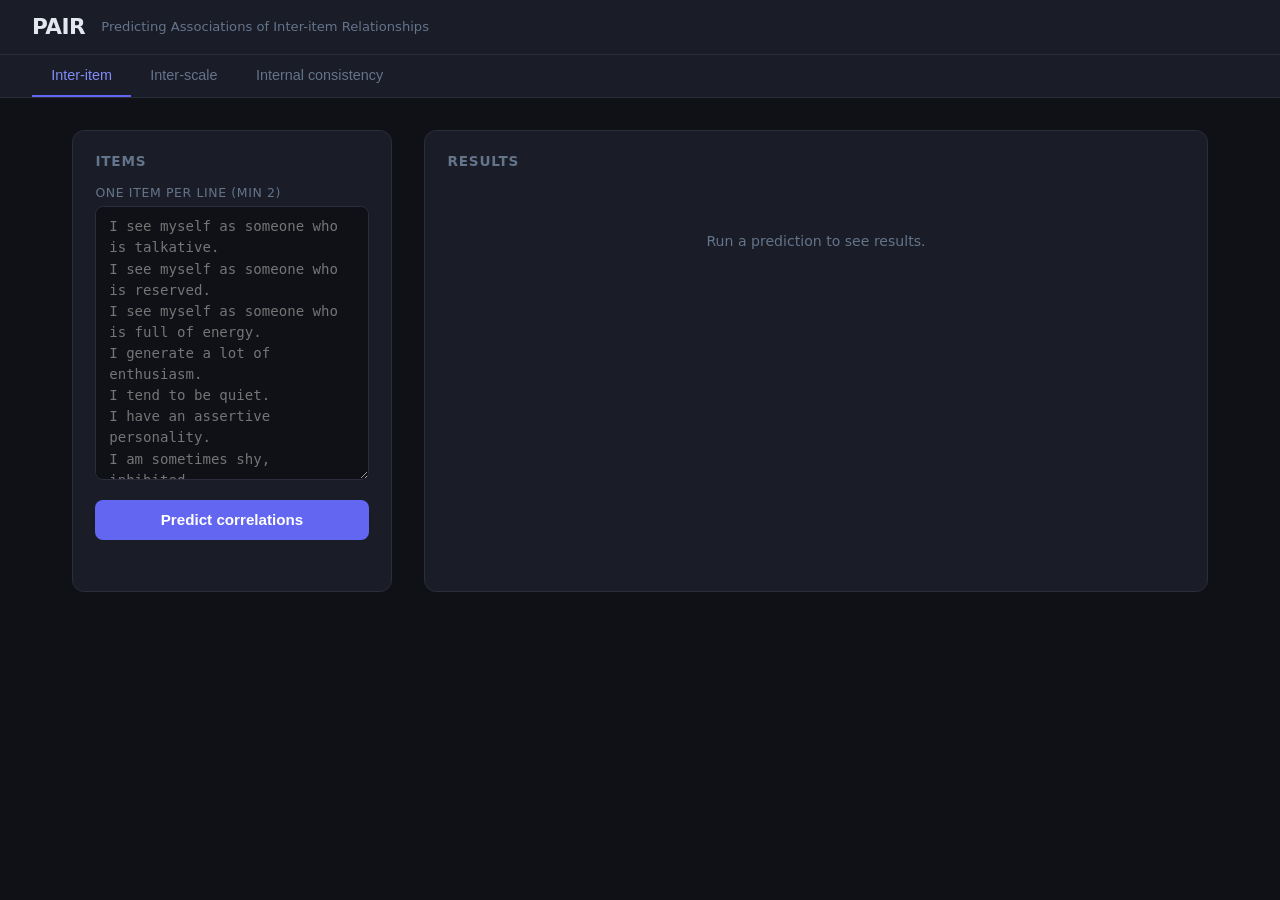
==== frontend/index.html @ bd851fbf "Initial commit: pod structure (backend / inference / frontend)" ====
<!DOCTYPE html>
<html lang="en">
<head>
<meta charset="UTF-8">
<meta name="viewport" content="width=device-width, initial-scale=1.0">
<title>PAIR</title>
<style>
:root {
  --bg:#0f1117; --surface:#1a1d27; --surface2:#22263a;
  --border:#2a2d3a; --accent:#6366f1; --accent2:#818cf8;
  --text:#e2e8f0; --muted:#64748b;
  --red:#ef4444; --green:#22c55e; --yellow:#f59e0b;
  --hero-good:#22c55e; --hero-ok:#f59e0b; --hero-bad:#ef4444;
}
*{box-sizing:border-box;margin:0;padding:0}
body{background:var(--bg);color:var(--text);font-family:'Segoe UI',system-ui,sans-serif;min-height:100vh}

/* ── Header ── */
header{background:var(--surface);border-bottom:1px solid var(--border);
  padding:.9rem 2rem;display:flex;align-items:center;gap:1rem}
header h1{font-size:1.35rem;font-weight:700;letter-spacing:-.5px}
header .sub{color:var(--muted);font-size:.82rem;flex:1}
.badge{font-size:.68rem;padding:2px 9px;border-radius:999px;font-weight:700;letter-spacing:.04em}
.badge-mock{background:#92400e;color:#fde68a}
.badge-live{background:#1e3a5f;color:#93c5fd}

/* ── Nav tabs ── */
nav{background:var(--surface);border-bottom:1px solid var(--border);
  display:flex;padding:0 2rem}
nav button{background:none;border:none;color:var(--muted);
  padding:.75rem 1.2rem;font-size:.9rem;cursor:pointer;
  border-bottom:2px solid transparent;transition:all .15s}
nav button.active{color:var(--accent2);border-bottom-color:var(--accent)}
nav button:hover:not(.active){color:var(--text)}

/* ── Layout ── */
.page{display:none;max-width:1200px;margin:0 auto;padding:2rem;
  grid-template-columns:320px 1fr;gap:2rem}
.page.active{display:grid}
@media(max-width:700px){.page{grid-template-columns:1fr}}

/* ── Cards ── */
.card{background:var(--surface);border:1px solid var(--border);border-radius:12px;padding:1.4rem}
.card h3{font-size:.85rem;font-weight:600;color:var(--muted);
  text-transform:uppercase;letter-spacing:.06em;margin-bottom:1rem}

/* ── Controls ── */
label{display:block;font-size:.78rem;color:var(--muted);
  margin-bottom:.35rem;text-transform:uppercase;letter-spacing:.05em}
textarea{width:100%;background:var(--bg);border:1px solid var(--border);
  border-radius:8px;color:var(--text);padding:.6rem .8rem;
  font-size:.88rem;font-family:monospace;line-height:1.5;
  resize:vertical;outline:none;transition:border .2s;margin-bottom:1rem}
textarea:focus{border-color:var(--accent)}
.scale-row{display:grid;grid-template-columns:1fr 1fr;gap:1rem}

.run-btn{width:100%;padding:.7rem;background:var(--accent);color:#fff;
  border:none;border-radius:8px;font-size:.95rem;font-weight:600;
  cursor:pointer;transition:background .2s}
.run-btn:hover:not(:disabled){background:var(--accent2)}
.run-btn:disabled{opacity:.45;cursor:not-allowed}
.status{margin-top:.8rem;font-size:.82rem;color:var(--muted);min-height:1.2em}
.status.err{color:var(--red)}.status.ok{color:var(--green)}

/* ── Hero stat ── */
.hero{text-align:center;padding:1.5rem 0 1rem}
.hero-val{font-size:3.6rem;font-weight:800;line-height:1}
.hero-label{font-size:.82rem;color:var(--muted);margin-top:.4rem;text-transform:uppercase;letter-spacing:.06em}
.hero-interp{font-size:1rem;font-weight:600;margin-top:.5rem}

/* ── Section separator ── */
.section-title{font-size:.8rem;font-weight:600;color:var(--muted);
  text-transform:uppercase;letter-spacing:.06em;margin:1.4rem 0 .6rem}

/* ── Heatmap ── */
.heatmap-wrap{overflow-x:auto;margin-top:.5rem}
table.hm{border-collapse:collapse;font-size:.72rem}
table.hm th,table.hm td{padding:3px 5px;text-align:center;white-space:nowrap}
table.hm th{color:var(--muted);font-weight:500;max-width:110px;overflow:hidden;text-overflow:ellipsis}
table.hm .rl{text-align:right;padding-right:7px;color:var(--muted);max-width:130px;overflow:hidden;text-overflow:ellipsis}
table.hm td.cell{width:36px;height:36px;border-radius:4px;font-weight:600}

/* ── Pairs table ── */
table.pairs{width:100%;border-collapse:collapse;font-size:.83rem}
table.pairs th{text-align:left;color:var(--muted);font-size:.73rem;
  text-transform:uppercase;letter-spacing:.05em;
  padding:.45rem .7rem;border-bottom:1px solid var(--border)}
table.pairs td{padding:.45rem .7rem;border-bottom:1px solid var(--border)}
.rbar-wrap{display:flex;align-items:center;gap:.5rem}
.rbar{height:5px;border-radius:3px;min-width:3px}

/* ── Placeholder ── */
.placeholder{color:var(--muted);font-size:.88rem;padding:3rem 0;text-align:center}

/* ── Spinner ── */
.spin{display:inline-block;width:15px;height:15px;
  border:2px solid var(--border);border-top-color:var(--accent);
  border-radius:50%;animation:sp .7s linear infinite;vertical-align:middle;margin-right:.4rem}
@keyframes sp{to{transform:rotate(360deg)}}
</style>
</head>
<body>

<header>
  <h1>PAIR</h1>
  <span class="sub">Predicting Associations of Inter-item Relationships</span>
  <span id="mode-badge" class="badge"></span>
</header>

<nav>
  <button class="active" onclick="showPage('inter-item',this)">Inter-item</button>
  <button onclick="showPage('inter-scale',this)">Inter-scale</button>
  <button onclick="showPage('consistency',this)">Internal consistency</button>
</nav>

<!-- ═══════════════════════════════ INTER-ITEM ════════════════════════════════ -->
<div id="page-inter-item" class="page active">
  <div>
    <div class="card">
      <h3>Items</h3>
      <label>One item per line (min 2)</label>
      <textarea id="ii-items" rows="12" placeholder="I see myself as someone who is talkative.
I see myself as someone who is reserved.
I see myself as someone who is full of energy.
I generate a lot of enthusiasm.
I tend to be quiet.
I have an assertive personality.
I am sometimes shy, inhibited.
I am outgoing, sociable."></textarea>
      <button class="run-btn" onclick="runInterItem()">Predict correlations</button>
      <div id="ii-status" class="status"></div>
    </div>
  </div>
  <div class="card">
    <h3>Results</h3>
    <div id="ii-results"><div class="placeholder">Run a prediction to see results.</div></div>
  </div>
</div>

<!-- ══════════════════════════════ INTER-SCALE ════════════════════════════════ -->
<div id="page-inter-scale" class="page">
  <div>
    <div class="card">
      <h3>Scales</h3>
      <div class="scale-row">
        <div>
          <label>Scale A</label>
          <textarea id="is-a" rows="8" placeholder="Item A1
Item A2
Item A3"></textarea>
        </div>
        <div>
          <label>Scale B</label>
          <textarea id="is-b" rows="8" placeholder="Item B1
Item B2
Item B3"></textarea>
        </div>
      </div>
      <button class="run-btn" onclick="runInterScale()">Compute inter-scale r</button>
      <div id="is-status" class="status"></div>
    </div>
  </div>
  <div class="card">
    <h3>Results</h3>
    <div id="is-results"><div class="placeholder">Enter two scales and run.</div></div>
  </div>
</div>

<!-- ════════════════════════════ INTERNAL CONSISTENCY ═══════════════════════════ -->
<div id="page-consistency" class="page">
  <div>
    <div class="card">
      <h3>Scale items</h3>
      <label>One item per line (min 2)</label>
      <textarea id="ca-items" rows="12" placeholder="I see myself as someone who is talkative.
I generate a lot of enthusiasm.
I have an assertive personality.
I am outgoing, sociable."></textarea>
      <button class="run-btn" onclick="runConsistency()">Compute Cronbach's α</button>
      <div id="ca-status" class="status"></div>
    </div>
  </div>
  <div class="card">
    <h3>Results</h3>
    <div id="ca-results"><div class="placeholder">Run to compute internal consistency.</div></div>
  </div>
</div>

<script>
/* ── Utilities ─────────────────────────────────────────────────────────────── */
const $ = id => document.getElementById(id);
const lines = id => $(id).value.split('\n').map(s=>s.trim()).filter(Boolean);

function showPage(name, btn) {
  document.querySelectorAll('.page').forEach(p=>p.classList.remove('active'));
  document.querySelectorAll('nav button').forEach(b=>b.classList.remove('active'));
  $('page-'+name).classList.add('active');
  btn.classList.add('active');
}

function setStatus(id, msg, cls='') {
  const el=$(id); el.className='status '+cls; el.innerHTML=msg;
}

function rColor(r) {
  const v=Math.max(-1,Math.min(1,r));
  if(v>=0){
    const t=v;
    return `rgb(${Math.round(239*(1-t))},${Math.round(68*(1-t))},${Math.round(68+187*t)})`;
  } else {
    const t=-v;
    return `rgb(${Math.round(99*(1-t))},${Math.round(102*(1-t))},${Math.round(241-41*t)})`;
  }
}
function textColor(r){return Math.abs(r)>0.4?'#fff':'var(--text)'}
function trunc(s,n=20){return s.length>n?s.slice(0,n)+'…':s}

/* ── Heatmap renderer ──────────────────────────────────────────────────────── */
function heatmap(items, matrix, title='') {
  let h=title?`<div class="section-title">${title}</div>`:'';
  h+='<div class="heatmap-wrap"><table class="hm"><thead><tr><th></th>';
  items.forEach(it=>{h+=`<th title="${it}">${trunc(it,11)}</th>`});
  h+='</tr></thead><tbody>';
  matrix.forEach((row,i)=>{
    h+=`<tr><td class="rl" title="${items[i]}">${trunc(items[i],17)}</td>`;
    row.forEach((v,j)=>{
      const bg=rColor(v),fg=textColor(v);
      h+=`<td class="cell" style="background:${bg};color:${fg}" title="${items[i]} × ${items[j]}: ${v.toFixed(3)}">${v.toFixed(2)}</td>`;
    });
    h+='</tr>';
  });
  return h+'</tbody></table></div>';
}

function crossHeatmap(items_a, items_b, matrix, title='') {
  let h=title?`<div class="section-title">${title}</div>`:'';
  h+='<div class="heatmap-wrap"><table class="hm"><thead><tr><th>A \\ B</th>';
  items_b.forEach(it=>{h+=`<th title="${it}">${trunc(it,11)}</th>`});
  h+='</tr></thead><tbody>';
  matrix.forEach((row,i)=>{
    h+=`<tr><td class="rl" title="${items_a[i]}">${trunc(items_a[i],17)}</td>`;
    row.forEach((v,j)=>{
      const bg=rColor(v),fg=textColor(v);
      h+=`<td class="cell" style="background:${bg};color:${fg}" title="${items_a[i]} × ${items_b[j]}: ${v.toFixed(3)}">${v.toFixed(2)}</td>`;
    });
    h+='</tr>';
  });
  return h+'</tbody></table></div>';
}

/* ── Pairs table ───────────────────────────────────────────────────────────── */
function pairsTable(pairs, title='') {
  const sorted=[...pairs].sort((a,b)=>Math.abs(b.r??b.predicted_r)-Math.abs(a.r??a.predicted_r));
  let h=title?`<div class="section-title">${title}</div>`:'';
  h+='<table class="pairs"><thead><tr><th>Item 1</th><th>Item 2</th><th>r</th></tr></thead><tbody>';
  sorted.forEach(p=>{
    const r=p.r??p.predicted_r;
    const w=Math.round(Math.abs(r)*80);
    const col=r>=0?'#ef4444':'#6366f1';
    h+=`<tr>
      <td title="${p.item1}">${trunc(p.item1,40)}</td>
      <td title="${p.item2}">${trunc(p.item2,40)}</td>
      <td><div class="rbar-wrap">
        <div class="rbar" style="width:${w}px;background:${col}"></div>
        <span style="font-weight:600;color:${col}">${r.toFixed(3)}</span>
      </div></td>
    </tr>`;
  });
  return h+'</tbody></table>';
}

/* ── Hero stat ─────────────────────────────────────────────────────────────── */
function heroStat(val, label, interp='', interpColor='var(--text)') {
  return `<div class="hero">
    <div class="hero-val">${val}</div>
    <div class="hero-label">${label}</div>
    ${interp?`<div class="hero-interp" style="color:${interpColor}">${interp}</div>`:''}
  </div>`;
}

function alphaColor(a) {
  if(a>=0.80) return 'var(--green)';
  if(a>=0.60) return 'var(--yellow)';
  return 'var(--red)';
}

/* ── API helpers ───────────────────────────────────────────────────────────── */
async function post(endpoint, body) {
  const res = await fetch(endpoint, {
    method:'POST', headers:{'Content-Type':'application/json'},
    body: JSON.stringify(body),
  });
  const data = await res.json();
  if(!res.ok) throw new Error(data.detail || res.statusText);
  return data;
}

/* ── Inter-item ────────────────────────────────────────────────────────────── */
async function runInterItem() {
  const btn=document.querySelector('#page-inter-item .run-btn');
  const items=lines('ii-items');
  if(items.length<2){setStatus('ii-status','Need at least 2 items.','err');return}
  btn.disabled=true;
  setStatus('ii-status','<span class="spin"></span> Running…');
  try {
    const d = await post('/api/inter-item', {items});
    $('ii-results').innerHTML = heatmap(d.items, d.matrix) + pairsTable(d.pairs, 'All pairs');
    setStatus('ii-status',`✓ ${d.pairs.length} pairs`,'ok');
  } catch(e) { setStatus('ii-status','Error: '+e.message,'err'); }
  finally { btn.disabled=false; }
}

/* ── Inter-scale ───────────────────────────────────────────────────────────── */
async function runInterScale() {
  const btn=document.querySelector('#page-inter-scale .run-btn');
  const items_a=lines('is-a'), items_b=lines('is-b');
  if(!items_a.length||!items_b.length){setStatus('is-status','Each scale needs at least 1 item.','err');return}
  btn.disabled=true;
  setStatus('is-status','<span class="spin"></span> Running…');
  try {
    const d = await post('/api/inter-scale', {items_a, items_b});
    const rColor_ = d.r_ab>=0?'var(--red)':'var(--accent2)';
    let html = heroStat(d.r_ab.toFixed(3), 'Inter-scale r(A,B)', '', rColor_);
    html += crossHeatmap(d.items_a, d.items_b, d.cross_matrix, 'A × B cross-correlations');
    html += heatmap(d.items_a, d.matrix_a, 'Within scale A');
    html += heatmap(d.items_b, d.matrix_b, 'Within scale B');
    html += pairsTable(d.cross_pairs, 'Cross pairs');
    $('is-results').innerHTML = html;
    setStatus('is-status',`✓ r = ${d.r_ab.toFixed(3)}`,'ok');
  } catch(e) { setStatus('is-status','Error: '+e.message,'err'); }
  finally { btn.disabled=false; }
}

/* ── Consistency ───────────────────────────────────────────────────────────── */
async function runConsistency() {
  const btn=document.querySelector('#page-consistency .run-btn');
  const items=lines('ca-items');
  if(items.length<2){setStatus('ca-status','Need at least 2 items.','err');return}
  btn.disabled=true;
  setStatus('ca-status','<span class="spin"></span> Running…');
  try {
    const d = await post('/api/consistency', {items});
    const col=alphaColor(d.alpha);
    let html = heroStat(d.alpha.toFixed(3), "Cronbach's α", d.interpretation, col);
    html += heatmap(d.items, d.matrix);
    html += pairsTable(d.pairs, 'All pairs');
    $('ca-results').innerHTML = html;
    setStatus('ca-status',`✓ α = ${d.alpha.toFixed(3)} — ${d.interpretation}`,'ok');
  } catch(e) { setStatus('ca-status','Error: '+e.message,'err'); }
  finally { btn.disabled=false; }
}

/* ── Init ──────────────────────────────────────────────────────────────────── */
(async () => {
  try {
    const s = await fetch('/api/status').then(r=>r.json());
    const badge = $('mode-badge');
    if(s.mock) { badge.textContent='MOCK'; badge.className='badge badge-mock'; }
    else        { badge.textContent='LIVE'; badge.className='badge badge-live'; }
  } catch(_){}
})();
</script>
</body>
</html>
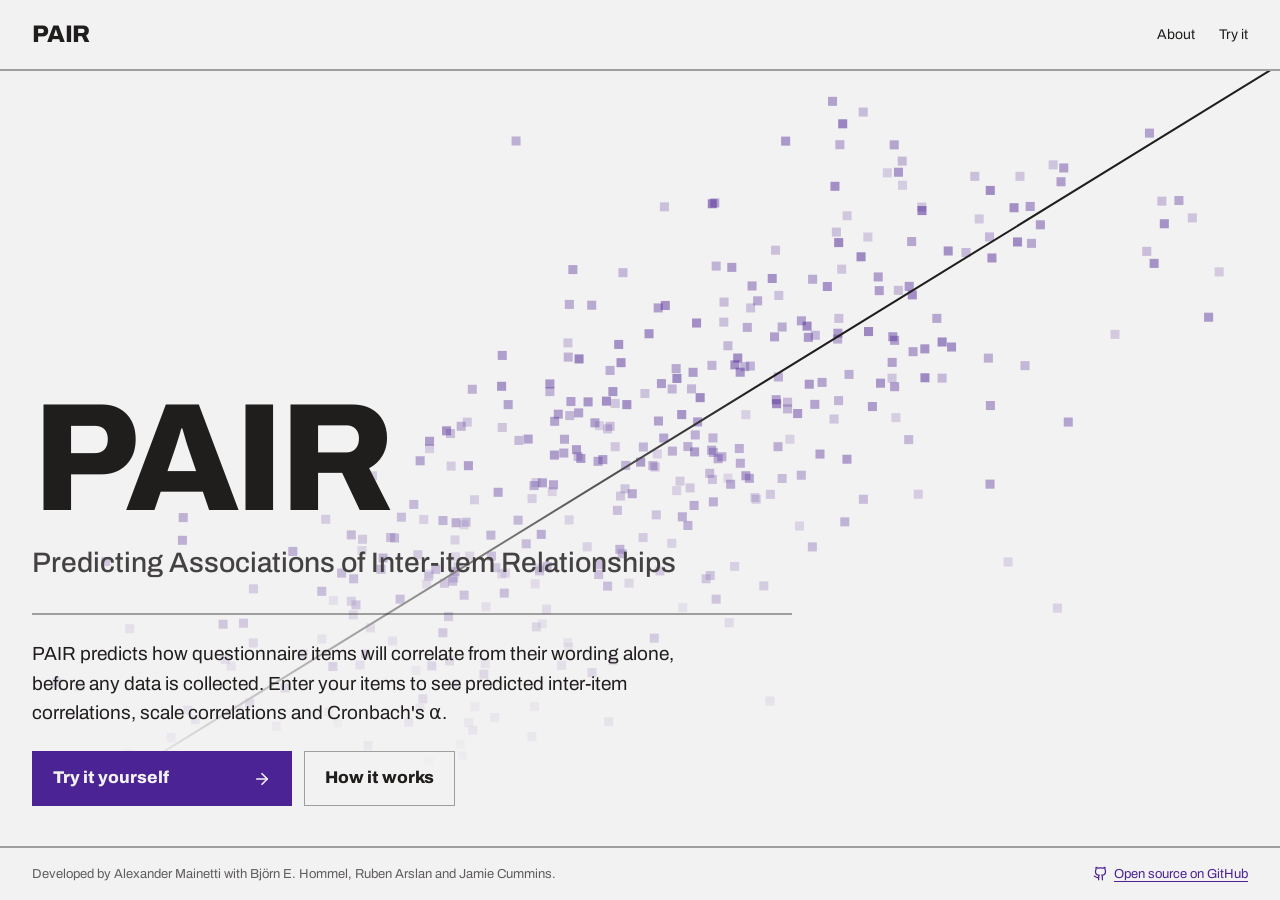
==== commit aa0fcad2: "redesigned UI" ====
--- a/frontend/index.html
+++ b/frontend/index.html
@@ -1,363 +1,78 @@
 <!DOCTYPE html>
 <html lang="en">
 <head>
-<meta charset="UTF-8">
-<meta name="viewport" content="width=device-width, initial-scale=1.0">
+<meta charset="utf-8">
+<meta name="viewport" content="width=device-width, initial-scale=1">
 <title>PAIR</title>
-<style>
-:root {
-  --bg:#0f1117; --surface:#1a1d27; --surface2:#22263a;
-  --border:#2a2d3a; --accent:#6366f1; --accent2:#818cf8;
-  --text:#e2e8f0; --muted:#64748b;
-  --red:#ef4444; --green:#22c55e; --yellow:#f59e0b;
-  --hero-good:#22c55e; --hero-ok:#f59e0b; --hero-bad:#ef4444;
-}
-*{box-sizing:border-box;margin:0;padding:0}
-body{background:var(--bg);color:var(--text);font-family:'Segoe UI',system-ui,sans-serif;min-height:100vh}
-
-/* ── Header ── */
-header{background:var(--surface);border-bottom:1px solid var(--border);
-  padding:.9rem 2rem;display:flex;align-items:center;gap:1rem}
-header h1{font-size:1.35rem;font-weight:700;letter-spacing:-.5px}
-header .sub{color:var(--muted);font-size:.82rem;flex:1}
-.badge{font-size:.68rem;padding:2px 9px;border-radius:999px;font-weight:700;letter-spacing:.04em}
-.badge-mock{background:#92400e;color:#fde68a}
-.badge-live{background:#1e3a5f;color:#93c5fd}
-
-/* ── Nav tabs ── */
-nav{background:var(--surface);border-bottom:1px solid var(--border);
-  display:flex;padding:0 2rem}
-nav button{background:none;border:none;color:var(--muted);
-  padding:.75rem 1.2rem;font-size:.9rem;cursor:pointer;
-  border-bottom:2px solid transparent;transition:all .15s}
-nav button.active{color:var(--accent2);border-bottom-color:var(--accent)}
-nav button:hover:not(.active){color:var(--text)}
-
-/* ── Layout ── */
-.page{display:none;max-width:1200px;margin:0 auto;padding:2rem;
-  grid-template-columns:320px 1fr;gap:2rem}
-.page.active{display:grid}
-@media(max-width:700px){.page{grid-template-columns:1fr}}
-
-/* ── Cards ── */
-.card{background:var(--surface);border:1px solid var(--border);border-radius:12px;padding:1.4rem}
-.card h3{font-size:.85rem;font-weight:600;color:var(--muted);
-  text-transform:uppercase;letter-spacing:.06em;margin-bottom:1rem}
-
-/* ── Controls ── */
-label{display:block;font-size:.78rem;color:var(--muted);
-  margin-bottom:.35rem;text-transform:uppercase;letter-spacing:.05em}
-textarea{width:100%;background:var(--bg);border:1px solid var(--border);
-  border-radius:8px;color:var(--text);padding:.6rem .8rem;
-  font-size:.88rem;font-family:monospace;line-height:1.5;
-  resize:vertical;outline:none;transition:border .2s;margin-bottom:1rem}
-textarea:focus{border-color:var(--accent)}
-.scale-row{display:grid;grid-template-columns:1fr 1fr;gap:1rem}
-
-.run-btn{width:100%;padding:.7rem;background:var(--accent);color:#fff;
-  border:none;border-radius:8px;font-size:.95rem;font-weight:600;
-  cursor:pointer;transition:background .2s}
-.run-btn:hover:not(:disabled){background:var(--accent2)}
-.run-btn:disabled{opacity:.45;cursor:not-allowed}
-.status{margin-top:.8rem;font-size:.82rem;color:var(--muted);min-height:1.2em}
-.status.err{color:var(--red)}.status.ok{color:var(--green)}
-
-/* ── Hero stat ── */
-.hero{text-align:center;padding:1.5rem 0 1rem}
-.hero-val{font-size:3.6rem;font-weight:800;line-height:1}
-.hero-label{font-size:.82rem;color:var(--muted);margin-top:.4rem;text-transform:uppercase;letter-spacing:.06em}
-.hero-interp{font-size:1rem;font-weight:600;margin-top:.5rem}
-
-/* ── Section separator ── */
-.section-title{font-size:.8rem;font-weight:600;color:var(--muted);
-  text-transform:uppercase;letter-spacing:.06em;margin:1.4rem 0 .6rem}
-
-/* ── Heatmap ── */
-.heatmap-wrap{overflow-x:auto;margin-top:.5rem}
-table.hm{border-collapse:collapse;font-size:.72rem}
-table.hm th,table.hm td{padding:3px 5px;text-align:center;white-space:nowrap}
-table.hm th{color:var(--muted);font-weight:500;max-width:110px;overflow:hidden;text-overflow:ellipsis}
-table.hm .rl{text-align:right;padding-right:7px;color:var(--muted);max-width:130px;overflow:hidden;text-overflow:ellipsis}
-table.hm td.cell{width:36px;height:36px;border-radius:4px;font-weight:600}
-
-/* ── Pairs table ── */
-table.pairs{width:100%;border-collapse:collapse;font-size:.83rem}
-table.pairs th{text-align:left;color:var(--muted);font-size:.73rem;
-  text-transform:uppercase;letter-spacing:.05em;
-  padding:.45rem .7rem;border-bottom:1px solid var(--border)}
-table.pairs td{padding:.45rem .7rem;border-bottom:1px solid var(--border)}
-.rbar-wrap{display:flex;align-items:center;gap:.5rem}
-.rbar{height:5px;border-radius:3px;min-width:3px}
-
-/* ── Placeholder ── */
-.placeholder{color:var(--muted);font-size:.88rem;padding:3rem 0;text-align:center}
-
-/* ── Spinner ── */
-.spin{display:inline-block;width:15px;height:15px;
-  border:2px solid var(--border);border-top-color:var(--accent);
-  border-radius:50%;animation:sp .7s linear infinite;vertical-align:middle;margin-right:.4rem}
-@keyframes sp{to{transform:rotate(360deg)}}
-</style>
+<meta name="description" content="PAIR predicts how questionnaire items will correlate from their wording alone.">
+<link rel="icon" href="data:image/svg+xml,%3Csvg xmlns='http://www.w3.org/2000/svg' viewBox='0 0 16 16'%3E%3Crect width='16' height='16' fill='%234b2394'/%3E%3C/svg%3E">
+<link rel="stylesheet" href="css/modernist.css">
+<link rel="stylesheet" href="css/pair.css">
 </head>
 <body>
+<div class="page">
+  <header class="nav site-nav">
+    <a href="./" class="nav-brand">PAIR</a>
+    <span class="spacer"></span>
+    <a href="about.html">About</a>
+    <a href="inter-item.html">Try it</a>
+  </header>
 
-<header>
-  <h1>PAIR</h1>
-  <span class="sub">Predicting Associations of Inter-item Relationships</span>
-  <span id="mode-badge" class="badge"></span>
-</header>
-
-<nav>
-  <button class="active" onclick="showPage('inter-item',this)">Inter-item</button>
-  <button onclick="showPage('inter-scale',this)">Inter-scale</button>
-  <button onclick="showPage('consistency',this)">Internal consistency</button>
-</nav>
-
-<!-- ═══════════════════════════════ INTER-ITEM ════════════════════════════════ -->
-<div id="page-inter-item" class="page active">
-  <div>
-    <div class="card">
-      <h3>Items</h3>
-      <label>One item per line (min 2)</label>
-      <textarea id="ii-items" rows="12" placeholder="I see myself as someone who is talkative.
-I see myself as someone who is reserved.
-I see myself as someone who is full of energy.
-I generate a lot of enthusiasm.
-I tend to be quiet.
-I have an assertive personality.
-I am sometimes shy, inhibited.
-I am outgoing, sociable."></textarea>
-      <button class="run-btn" onclick="runInterItem()">Predict correlations</button>
-      <div id="ii-status" class="status"></div>
+  <main class="home-main">
+    <div class="home-scatter" aria-hidden="true">
+      <svg id="scatter" viewBox="0 0 1000 600" preserveAspectRatio="xMidYMid slice"></svg>
     </div>
-  </div>
-  <div class="card">
-    <h3>Results</h3>
-    <div id="ii-results"><div class="placeholder">Run a prediction to see results.</div></div>
-  </div>
-</div>
-
-<!-- ══════════════════════════════ INTER-SCALE ════════════════════════════════ -->
-<div id="page-inter-scale" class="page">
-  <div>
-    <div class="card">
-      <h3>Scales</h3>
-      <div class="scale-row">
-        <div>
-          <label>Scale A</label>
-          <textarea id="is-a" rows="8" placeholder="Item A1
-Item A2
-Item A3"></textarea>
-        </div>
-        <div>
-          <label>Scale B</label>
-          <textarea id="is-b" rows="8" placeholder="Item B1
-Item B2
-Item B3"></textarea>
+    <div class="home-content">
+      <div class="home-title">
+        <h1>PAIR</h1>
+        <span class="home-subtitle">Predicting Associations of Inter-item Relationships</span>
+      </div>
+      <div class="home-intro">
+        <p>PAIR predicts how questionnaire items will correlate from their wording alone, before any data is collected. Enter your items to see predicted inter-item correlations, scale correlations and Cronbach's α.</p>
+        <div class="cta-row">
+          <a href="inter-item.html" class="btn btn-primary btn-cta"><span>Try it yourself</span><svg width="18" height="18" viewBox="0 0 24 24" fill="none" stroke="currentColor" stroke-width="2.2" stroke-linecap="round" stroke-linejoin="round" aria-hidden="true"><path d="M5 12h14"/><path d="m12 5 7 7-7 7"/></svg></a>
+          <a href="about.html" class="btn btn-secondary btn-cta">How it works</a>
         </div>
       </div>
-      <button class="run-btn" onclick="runInterScale()">Compute inter-scale r</button>
-      <div id="is-status" class="status"></div>
     </div>
-  </div>
-  <div class="card">
-    <h3>Results</h3>
-    <div id="is-results"><div class="placeholder">Enter two scales and run.</div></div>
-  </div>
-</div>
+  </main>
 
-<!-- ════════════════════════════ INTERNAL CONSISTENCY ═══════════════════════════ -->
-<div id="page-consistency" class="page">
-  <div>
-    <div class="card">
-      <h3>Scale items</h3>
-      <label>One item per line (min 2)</label>
-      <textarea id="ca-items" rows="12" placeholder="I see myself as someone who is talkative.
-I generate a lot of enthusiasm.
-I have an assertive personality.
-I am outgoing, sociable."></textarea>
-      <button class="run-btn" onclick="runConsistency()">Compute Cronbach's α</button>
-      <div id="ca-status" class="status"></div>
-    </div>
-  </div>
-  <div class="card">
-    <h3>Results</h3>
-    <div id="ca-results"><div class="placeholder">Run to compute internal consistency.</div></div>
-  </div>
+  <footer class="site-footer">
+    <span>Developed by Alexander Mainetti with Björn E. Hommel, Ruben Arslan and Jamie Cummins.</span>
+    <a href="https://github.com/lxmainetti/PAIR" class="icon-link"><svg width="15" height="15" viewBox="0 0 24 24" fill="none" stroke="currentColor" stroke-width="2" stroke-linecap="round" stroke-linejoin="round" aria-hidden="true"><path d="M15 22v-4a4.8 4.8 0 0 0-1-3.5c3 0 6-2 6-5.5.08-1.25-.27-2.48-1-3.5.28-1.15.28-2.35 0-3.5 0 0-1 0-3 1.5-2.64-.5-5.36-.5-8 0C6 2 5 2 5 2c-.3 1.15-.3 2.35 0 3.5A5.403 5.403 0 0 0 4 9c0 3.5 3 5.5 6 5.5-.39.49-.68 1.05-.85 1.65-.17.6-.22 1.23-.15 1.85v4"/><path d="M9 18c-4.51 2-5-2-7-2"/></svg>Open source on GitHub</a>
+  </footer>
 </div>
 
 <script>
-/* ── Utilities ─────────────────────────────────────────────────────────────── */
-const $ = id => document.getElementById(id);
-const lines = id => $(id).value.split('\n').map(s=>s.trim()).filter(Boolean);
-
-function showPage(name, btn) {
-  document.querySelectorAll('.page').forEach(p=>p.classList.remove('active'));
-  document.querySelectorAll('nav button').forEach(b=>b.classList.remove('active'));
-  $('page-'+name).classList.add('active');
-  btn.classList.add('active');
-}
-
-function setStatus(id, msg, cls='') {
-  const el=$(id); el.className='status '+cls; el.innerHTML=msg;
-}
-
-function rColor(r) {
-  const v=Math.max(-1,Math.min(1,r));
-  if(v>=0){
-    const t=v;
-    return `rgb(${Math.round(239*(1-t))},${Math.round(68*(1-t))},${Math.round(68+187*t)})`;
-  } else {
-    const t=-v;
-    return `rgb(${Math.round(99*(1-t))},${Math.round(102*(1-t))},${Math.round(241-41*t)})`;
+/* Background: ~400 points from a bivariate normal with r = .78 (deterministic seed) plus its regression line. */
+(() => {
+  const svg = document.getElementById('scatter');
+  const NS = 'http://www.w3.org/2000/svg';
+  const R = 0.78;
+  let seed = 7;
+  const rnd = () => { seed = (seed * 16807) % 2147483647; return seed / 2147483647; };
+  const gauss = () => Math.sqrt(-2 * Math.log(rnd() || 1e-9)) * Math.cos(2 * Math.PI * rnd());
+  const frag = document.createDocumentFragment();
+  for (let k = 0; k < 420; k++) {
+    const a = gauss(), b = R * a + Math.sqrt(1 - R * R) * gauss();
+    const x = 500 + a * 190, y = 300 - b * 150;
+    if (x < 0 || x > 1000 || y < 0 || y > 600) continue;
+    const rect = document.createElementNS(NS, 'rect');
+    rect.setAttribute('x', x.toFixed(1));
+    rect.setAttribute('y', y.toFixed(1));
+    rect.setAttribute('width', 7);
+    rect.setAttribute('height', 7);
+    rect.setAttribute('fill', 'var(--color-accent)');
+    rect.setAttribute('fill-opacity', (0.18 + rnd() * 0.35).toFixed(2));
+    frag.append(rect);
   }
-}
-function textColor(r){return Math.abs(r)>0.4?'#fff':'var(--text)'}
-function trunc(s,n=20){return s.length>n?s.slice(0,n)+'…':s}
-
-/* ── Heatmap renderer ──────────────────────────────────────────────────────── */
-function heatmap(items, matrix, title='') {
-  let h=title?`<div class="section-title">${title}</div>`:'';
-  h+='<div class="heatmap-wrap"><table class="hm"><thead><tr><th></th>';
-  items.forEach(it=>{h+=`<th title="${it}">${trunc(it,11)}</th>`});
-  h+='</tr></thead><tbody>';
-  matrix.forEach((row,i)=>{
-    h+=`<tr><td class="rl" title="${items[i]}">${trunc(items[i],17)}</td>`;
-    row.forEach((v,j)=>{
-      const bg=rColor(v),fg=textColor(v);
-      h+=`<td class="cell" style="background:${bg};color:${fg}" title="${items[i]} × ${items[j]}: ${v.toFixed(3)}">${v.toFixed(2)}</td>`;
-    });
-    h+='</tr>';
-  });
-  return h+'</tbody></table></div>';
-}
-
-function crossHeatmap(items_a, items_b, matrix, title='') {
-  let h=title?`<div class="section-title">${title}</div>`:'';
-  h+='<div class="heatmap-wrap"><table class="hm"><thead><tr><th>A \\ B</th>';
-  items_b.forEach(it=>{h+=`<th title="${it}">${trunc(it,11)}</th>`});
-  h+='</tr></thead><tbody>';
-  matrix.forEach((row,i)=>{
-    h+=`<tr><td class="rl" title="${items_a[i]}">${trunc(items_a[i],17)}</td>`;
-    row.forEach((v,j)=>{
-      const bg=rColor(v),fg=textColor(v);
-      h+=`<td class="cell" style="background:${bg};color:${fg}" title="${items_a[i]} × ${items_b[j]}: ${v.toFixed(3)}">${v.toFixed(2)}</td>`;
-    });
-    h+='</tr>';
-  });
-  return h+'</tbody></table></div>';
-}
-
-/* ── Pairs table ───────────────────────────────────────────────────────────── */
-function pairsTable(pairs, title='') {
-  const sorted=[...pairs].sort((a,b)=>Math.abs(b.r??b.predicted_r)-Math.abs(a.r??a.predicted_r));
-  let h=title?`<div class="section-title">${title}</div>`:'';
-  h+='<table class="pairs"><thead><tr><th>Item 1</th><th>Item 2</th><th>r</th></tr></thead><tbody>';
-  sorted.forEach(p=>{
-    const r=p.r??p.predicted_r;
-    const w=Math.round(Math.abs(r)*80);
-    const col=r>=0?'#ef4444':'#6366f1';
-    h+=`<tr>
-      <td title="${p.item1}">${trunc(p.item1,40)}</td>
-      <td title="${p.item2}">${trunc(p.item2,40)}</td>
-      <td><div class="rbar-wrap">
-        <div class="rbar" style="width:${w}px;background:${col}"></div>
-        <span style="font-weight:600;color:${col}">${r.toFixed(3)}</span>
-      </div></td>
-    </tr>`;
-  });
-  return h+'</tbody></table>';
-}
-
-/* ── Hero stat ─────────────────────────────────────────────────────────────── */
-function heroStat(val, label, interp='', interpColor='var(--text)') {
-  return `<div class="hero">
-    <div class="hero-val">${val}</div>
-    <div class="hero-label">${label}</div>
-    ${interp?`<div class="hero-interp" style="color:${interpColor}">${interp}</div>`:''}
-  </div>`;
-}
-
-function alphaColor(a) {
-  if(a>=0.80) return 'var(--green)';
-  if(a>=0.60) return 'var(--yellow)';
-  return 'var(--red)';
-}
-
-/* ── API helpers ───────────────────────────────────────────────────────────── */
-async function post(endpoint, body) {
-  const res = await fetch(endpoint, {
-    method:'POST', headers:{'Content-Type':'application/json'},
-    body: JSON.stringify(body),
-  });
-  const data = await res.json();
-  if(!res.ok) throw new Error(data.detail || res.statusText);
-  return data;
-}
-
-/* ── Inter-item ────────────────────────────────────────────────────────────── */
-async function runInterItem() {
-  const btn=document.querySelector('#page-inter-item .run-btn');
-  const items=lines('ii-items');
-  if(items.length<2){setStatus('ii-status','Need at least 2 items.','err');return}
-  btn.disabled=true;
-  setStatus('ii-status','<span class="spin"></span> Running…');
-  try {
-    const d = await post('/api/inter-item', {items});
-    $('ii-results').innerHTML = heatmap(d.items, d.matrix) + pairsTable(d.pairs, 'All pairs');
-    setStatus('ii-status',`✓ ${d.pairs.length} pairs`,'ok');
-  } catch(e) { setStatus('ii-status','Error: '+e.message,'err'); }
-  finally { btn.disabled=false; }
-}
-
-/* ── Inter-scale ───────────────────────────────────────────────────────────── */
-async function runInterScale() {
-  const btn=document.querySelector('#page-inter-scale .run-btn');
-  const items_a=lines('is-a'), items_b=lines('is-b');
-  if(!items_a.length||!items_b.length){setStatus('is-status','Each scale needs at least 1 item.','err');return}
-  btn.disabled=true;
-  setStatus('is-status','<span class="spin"></span> Running…');
-  try {
-    const d = await post('/api/inter-scale', {items_a, items_b});
-    const rColor_ = d.r_ab>=0?'var(--red)':'var(--accent2)';
-    let html = heroStat(d.r_ab.toFixed(3), 'Inter-scale r(A,B)', '', rColor_);
-    html += crossHeatmap(d.items_a, d.items_b, d.cross_matrix, 'A × B cross-correlations');
-    html += heatmap(d.items_a, d.matrix_a, 'Within scale A');
-    html += heatmap(d.items_b, d.matrix_b, 'Within scale B');
-    html += pairsTable(d.cross_pairs, 'Cross pairs');
-    $('is-results').innerHTML = html;
-    setStatus('is-status',`✓ r = ${d.r_ab.toFixed(3)}`,'ok');
-  } catch(e) { setStatus('is-status','Error: '+e.message,'err'); }
-  finally { btn.disabled=false; }
-}
-
-/* ── Consistency ───────────────────────────────────────────────────────────── */
-async function runConsistency() {
-  const btn=document.querySelector('#page-consistency .run-btn');
-  const items=lines('ca-items');
-  if(items.length<2){setStatus('ca-status','Need at least 2 items.','err');return}
-  btn.disabled=true;
-  setStatus('ca-status','<span class="spin"></span> Running…');
-  try {
-    const d = await post('/api/consistency', {items});
-    const col=alphaColor(d.alpha);
-    let html = heroStat(d.alpha.toFixed(3), "Cronbach's α", d.interpretation, col);
-    html += heatmap(d.items, d.matrix);
-    html += pairsTable(d.pairs, 'All pairs');
-    $('ca-results').innerHTML = html;
-    setStatus('ca-status',`✓ α = ${d.alpha.toFixed(3)} — ${d.interpretation}`,'ok');
-  } catch(e) { setStatus('ca-status','Error: '+e.message,'err'); }
-  finally { btn.disabled=false; }
-}
-
-/* ── Init ──────────────────────────────────────────────────────────────────── */
-(async () => {
-  try {
-    const s = await fetch('/api/status').then(r=>r.json());
-    const badge = $('mode-badge');
-    if(s.mock) { badge.textContent='MOCK'; badge.className='badge badge-mock'; }
-    else        { badge.textContent='LIVE'; badge.className='badge badge-live'; }
-  } catch(_){}
+  const slope = R * 150 / 190;
+  const line = document.createElementNS(NS, 'line');
+  Object.entries({ x1: 0, y1: 300 + 500 * slope, x2: 1000, y2: 300 - 500 * slope,
+    stroke: 'var(--color-text)', 'stroke-width': 2, 'vector-effect': 'non-scaling-stroke' })
+    .forEach(([k, v]) => line.setAttribute(k, v));
+  frag.append(line);
+  svg.append(frag);
 })();
 </script>
 </body>
--- a/frontend/css/modernist.css
+++ b/frontend/css/modernist.css
@@ -0,0 +1,252 @@
+/* Modernist — design-system tokens and component classes. This file is the source of truth for the system's look; retune it here and see readme.md. */
+@import url('https://fonts.googleapis.com/css2?family=Archivo:wght@400;500;600;800&display=swap');
+
+:root {
+  --color-bg: #f3f2f2;
+  --color-surface: #eae9e9;
+  --color-text: #201e1d;
+  --color-accent: #ec3013;
+  --color-accent-2: #e15b47;
+  --color-divider: color-mix(in srgb, #201e1d 40%, transparent);
+
+  /* Tonal ramps — generated in OKLCH on one shared lightness scale, so the
+     same step of any role matches the others in visual value. */
+  --color-neutral-100: #f8f4f4;
+  --color-neutral-200: #eae7e7;
+  --color-neutral-300: #d7d3d3;
+  --color-neutral-400: #bab6b6;
+  --color-neutral-500: #9b9797;
+  --color-neutral-600: #7d7979;
+  --color-neutral-700: #605d5d;
+  --color-neutral-800: #444141;
+  --color-neutral-900: #2d2b2b;
+
+  --color-accent-100: #fff2ef;
+  --color-accent-200: #ffe0d9;
+  --color-accent-300: #ffc4b8;
+  --color-accent-400: #ff9783;
+  --color-accent-500: #ff563c;
+  --color-accent-600: #dd2b0f;
+  --color-accent-700: #ae1800;
+  --color-accent-800: #7c1405;
+  --color-accent-900: #4d170e;
+
+  --color-accent-2-100: #fff2ef;
+  --color-accent-2-200: #ffe0da;
+  --color-accent-2-300: #ffc4b9;
+  --color-accent-2-400: #ff9784;
+  --color-accent-2-500: #ef6853;
+  --color-accent-2-600: #c94b39;
+  --color-accent-2-700: #9e3526;
+  --color-accent-2-800: #71261b;
+  --color-accent-2-900: #471d16;
+
+  --font-heading: "Archivo", system-ui, sans-serif;
+  --font-heading-weight: 800;
+  --font-body: "Archivo", system-ui, sans-serif;
+
+  --space-1: 4.0px;
+  --space-2: 8.0px;
+  --space-3: 12.0px;
+  --space-4: 16.0px;
+  --space-6: 24.0px;
+  --space-8: 32.0px;
+
+  --radius-sm: 0px;
+  --radius-md: 0px;
+  --radius-lg: 0px;
+
+  /* Elevation — derived from the ground: soft ink-tinted shadows on a
+     light theme, a hairline edge + ambient darkness on a dark one. */
+  --shadow-sm: 0 1px 2px color-mix(in srgb, #2d2b2b 14%, transparent);
+  --shadow-md: 0 3px 10px color-mix(in srgb, #2d2b2b 16%, transparent);
+  --shadow-lg: 0 12px 32px color-mix(in srgb, #2d2b2b 22%, transparent);
+}
+
+body {
+  background: var(--color-bg);
+  color: var(--color-text);
+  font-family: var(--font-body);
+}
+h1, h2, h3, h4 { font-family: var(--font-heading); font-weight: var(--font-heading-weight); }
+
+.grayscale{filter:grayscale(1) contrast(1.08)}
+
+/* ══════════════════════════════════════════════════════════════════════════
+   Components — built with the tokens above. Plain CSS
+   on plain HTML: no JavaScript, no build step. Each class is documented in
+   readme.md and demonstrated in foundations/ and components/.
+   ══════════════════════════════════════════════════════════════════════ */
+
+*, *::before, *::after { box-sizing: border-box; }
+body { margin: 0; font-size: 15px; line-height: 1.55; font-weight: 400; }
+h1, h2, h3, h4, h5, h6 {
+  font-family: var(--font-heading); font-weight: var(--font-heading-weight);
+  line-height: 1.12; letter-spacing: -0.015em; margin: 0 0 var(--space-2);
+}
+h1 { font-size: 42px; }
+h2 { font-size: 32px; }
+h3 { font-size: 25px; }
+h4 { font-size: 20px; }
+h5 { font-size: 16px; }
+h6 { font-size: 13px; }
+h6 { letter-spacing: 0.08em; text-transform: uppercase; }
+p { margin: 0 0 var(--space-3); }
+a { color: var(--color-accent); text-underline-offset: 3px; }
+img { display: block; max-width: 100%; }
+figure { margin: 0; }
+figcaption {
+  font-size: 11px; margin-top: var(--space-1);
+  color: color-mix(in srgb, var(--color-text) 55%, transparent);
+}
+.text-muted { color: color-mix(in srgb, var(--color-text) 55%, transparent); }
+:focus { outline: none; }
+:focus-visible { outline: 2px solid var(--color-accent); outline-offset: 2px; }
+::selection { background: color-mix(in srgb, var(--color-accent) 30%, transparent); }
+
+/* — rules — */
+.hr {
+  height: 2px; border: 0; margin: var(--space-4) 0;
+  background: var(--color-divider);
+}
+
+/* — buttons — */
+.btn {
+  display: inline-flex; align-items: center; justify-content: center; gap: 6px;
+  cursor: pointer; text-decoration: none;
+  font-family: var(--font-heading); font-weight: var(--font-heading-weight);
+  font-size: 14px; line-height: 1.2; color: var(--color-text); /* matches the .input's 14px —
+     the pair sits side by side in sign-up rows */
+  background: transparent; border: 1px solid transparent;
+  padding: var(--space-2) calc(var(--space-3) * 1.2);
+  border-radius: var(--radius-md);
+}
+.btn svg { display: block; }
+.btn:disabled { opacity: 0.45; cursor: not-allowed; }
+.btn-primary { background: var(--color-accent); color: var(--color-bg); }
+.btn-primary:hover { background: var(--color-accent-600); }
+.btn-primary:active { background: var(--color-accent-700); }
+.btn-secondary { border-color: var(--color-divider); }
+.btn-secondary:hover { background: color-mix(in srgb, var(--color-text) 7%, transparent); }
+.btn-secondary:active { background: color-mix(in srgb, var(--color-text) 14%, transparent); }
+.btn-ghost { color: var(--color-accent); padding-inline: var(--space-1); }
+.btn-ghost:hover { background: color-mix(in srgb, var(--color-accent) 10%, transparent); }
+.btn-ghost:active { background: color-mix(in srgb, var(--color-accent) 18%, transparent); }
+.btn-icon { width: 36px; height: 36px; padding: 0; }
+.btn-block { width: 100%; margin-top: var(--space-2); justify-content: flex-start; text-align: left; }
+
+/* — forms — */
+.field > label {
+  display: block; font-size: 12px; margin-bottom: 5px;
+  color: color-mix(in srgb, var(--color-text) 70%, transparent);
+}
+.input {
+  width: 100%; min-height: 36px; padding: 6px 10px; font: inherit;
+  font-size: 14px; color: var(--color-text); caret-color: var(--color-accent);
+  background: var(--color-surface);
+  border: 1px solid var(--color-divider); border-radius: var(--radius-md);
+}
+.input:hover { border-color: color-mix(in srgb, var(--color-text) 45%, transparent); }
+.input:focus-visible { border-color: var(--color-accent); outline-offset: 0; }
+textarea.input { min-height: 90px; resize: vertical; }
+.radio { display: inline-flex; align-items: center; gap: 8px; cursor: pointer; font-size: 14px; }
+.radio input, .seg-opt input {
+  position: absolute; opacity: 0; width: 0; height: 0; pointer-events: none;
+}
+.radio .dot {
+  width: 16px; height: 16px; flex: none; border-radius: 50%;
+  border: 1.5px solid var(--color-divider);
+}
+.radio:hover .dot { border-color: var(--color-accent); }
+.radio input:checked + .dot {
+  border-color: var(--color-accent); background: var(--color-accent);
+  box-shadow: inset 0 0 0 4px var(--color-bg);
+}
+.radio input:focus-visible + .dot { outline: 2px solid var(--color-accent); outline-offset: 2px; }
+.seg {
+  display: inline-flex; overflow: hidden;
+  border: 1px solid var(--color-divider); border-radius: var(--radius-md);
+}
+.seg-opt {
+  display: inline-flex; align-items: center; gap: 6px;
+  padding: 7px 12px; font-size: 13px; cursor: pointer;
+}
+.seg-opt + .seg-opt { border-left: 1px solid var(--color-divider); }
+.seg-opt:has(input:checked) { background: var(--color-accent); color: var(--color-bg); }
+.seg-opt:not(:has(input:checked)):hover { background: color-mix(in srgb, var(--color-text) 7%, transparent); }
+.seg-opt:has(input:focus-visible) { outline: 2px solid var(--color-accent); outline-offset: -2px; }
+
+/* — cards — */
+.card {
+  display: flex; flex-direction: column; gap: var(--space-2);
+  padding: var(--space-3); border-radius: var(--radius-md); background: var(--color-surface);
+}
+.card-kicker { font-size: 10px; letter-spacing: 0.1em; text-transform: uppercase; color: var(--color-accent); }
+.card-title {
+  font-family: var(--font-heading); font-weight: var(--font-heading-weight);
+  font-size: 17px; line-height: 1.2;
+}
+.card-body { margin: 0; font-size: 13px; opacity: 0.8; flex: 1; }
+.card-meta {
+  display: flex; align-items: center; gap: 6px; font-size: 11px;
+  color: color-mix(in srgb, var(--color-text) 50%, transparent);
+}
+.elev-sm { box-shadow: var(--shadow-sm); }
+.elev-md { box-shadow: var(--shadow-md); }
+.elev-lg { box-shadow: var(--shadow-lg); }
+
+/* — tags — */
+.tag {
+  display: inline-flex; align-items: center; font-size: 11px;
+  letter-spacing: 0.02em; padding: 3px 10px;
+  border-radius: calc(var(--radius-md) * 0.75);
+}
+.tag-accent { background: var(--color-accent-100); color: var(--color-accent-800); }
+.tag-accent-2 { background: var(--color-accent-2-100); color: var(--color-accent-2-800); }
+.tag-neutral { background: var(--color-neutral-100); color: var(--color-neutral-800); }
+.tag-outline { border: 1px solid var(--color-accent); color: var(--color-accent); }
+
+/* — navigation — */
+.nav {
+  display: flex; align-items: center; gap: var(--space-4);
+  padding: var(--space-3) var(--space-4);
+  border-bottom: 2px solid var(--color-divider);
+}
+.nav-brand {
+  font-family: var(--font-heading); font-weight: var(--font-heading-weight);
+  font-size: 18px; margin-right: auto;
+}
+.nav a { color: inherit; text-decoration: none; font-size: 14px; }
+.nav a:hover, .nav a[aria-current='page'] { color: var(--color-accent); }
+
+/* — tables — */
+.table { width: 100%; border-collapse: collapse; font-size: 14px; }
+.table th {
+  text-align: left; font-size: 11px; letter-spacing: 0.08em; text-transform: uppercase;
+  color: color-mix(in srgb, var(--color-text) 60%, transparent);
+  padding: var(--space-2); border-bottom: 2px solid var(--color-divider);
+}
+.table td {
+  padding: var(--space-2);
+  border-bottom: 1px solid var(--color-divider);
+}
+.table tbody tr:hover { background: color-mix(in srgb, var(--color-text) 4%, transparent); }
+
+/* — dialog — */
+.dialog-backdrop {
+  position: fixed; inset: 0; display: grid; place-items: center;
+  padding: var(--space-4);
+  background: color-mix(in srgb, var(--color-neutral-900) 50%, transparent);
+}
+.dialog {
+  width: min(440px, 100%); display: flex; flex-direction: column; gap: var(--space-3);
+  padding: var(--space-4); border-radius: var(--radius-lg);
+  background: var(--color-surface); box-shadow: var(--shadow-lg);
+}
+.dialog-title {
+  font-family: var(--font-heading); font-weight: var(--font-heading-weight);
+  font-size: 20px;
+}
+.dialog-body { font-size: 14px; opacity: 0.85; }
+.dialog-actions { display: flex; justify-content: flex-end; gap: var(--space-2); margin-top: var(--space-2); }
+
--- a/frontend/css/pair.css
+++ b/frontend/css/pair.css
@@ -0,0 +1,351 @@
+/* PAIR — app styles on top of modernist.css (purple accent override + screen components). */
+
+:root {
+  --color-accent: #4b2394;
+  --color-accent-100: #f5f1fb;
+  --color-accent-200: #e9e0f6;
+  --color-accent-300: #d4c3ee;
+  --color-accent-400: #b195de;
+  --color-accent-500: #7d4fc4;
+  --color-accent-600: #3d1b7c;
+  --color-accent-700: #331669;
+  --color-accent-800: #251050;
+  --color-accent-900: #180a35;
+  --color-accent-2: #4b2394;
+
+  /* Heatmap: Purple & coral */
+  --heat-pos: #4b2394;
+  --heat-pos-txt: #4b2394;
+  --heat-neg: oklch(0.7 0.13 30);
+  --heat-neg-txt: oklch(0.52 0.13 30);
+
+  --label-w: 260px;
+}
+
+body { margin: 0; background: var(--color-bg); }
+a { color: var(--color-accent); }
+a:hover { color: var(--color-accent-600); }
+a.btn { text-decoration: none; }
+a.btn-primary, a.btn-primary:hover, a.btn-primary:active { color: var(--color-bg); }
+a.btn-secondary, a.btn-secondary:hover { color: var(--color-text); }
+button { font-family: inherit; }
+.nowrap-case { text-transform: none; }
+
+.page {
+  min-height: 100vh; display: flex; flex-direction: column;
+  background: var(--color-bg); color: var(--color-text); font-family: var(--font-body);
+}
+.spacer { flex: 1; }
+
+/* ── Header ─────────────────────────────────────────────────────────────── */
+.site-nav { padding: 16px 32px; gap: 24px; flex-wrap: wrap; }
+.site-nav.is-app { gap: 16px; }
+.site-nav .nav-brand {
+  margin-right: 0; font-size: 24px; letter-spacing: -0.03em; color: var(--color-text);
+}
+.site-nav .nav-brand:hover { color: var(--color-accent); }
+.mock-badge { font-weight: 600; letter-spacing: 0.1em; }
+.mock-badge[hidden] { display: none; }
+
+.tabs {
+  display: flex; gap: 40px; padding: 0 32px;
+  border-bottom: 2px solid var(--color-divider);
+}
+.tabs a {
+  display: flex; padding: 14px 0 11px; margin-bottom: -2px;
+  border-bottom: 4px solid transparent;
+  font-weight: 600; font-size: 14px; color: var(--color-neutral-700);
+  text-decoration: none; white-space: nowrap;
+}
+.tabs a:hover { color: var(--color-accent); }
+.tabs a[aria-current='page'] {
+  border-bottom-color: var(--color-accent); font-weight: 800; color: var(--color-text);
+}
+
+/* ── Home ───────────────────────────────────────────────────────────────── */
+.home-main {
+  flex: 1; position: relative; overflow: hidden; min-height: 0;
+  display: flex; flex-direction: column; justify-content: flex-end;
+  padding: 48px 32px 40px;
+}
+.home-scatter {
+  position: absolute; inset: 0; pointer-events: none;
+  -webkit-mask-image: linear-gradient(to top, transparent 8%, #000 60%);
+  mask-image: linear-gradient(to top, transparent 8%, #000 60%);
+}
+.home-scatter svg { width: 100%; height: 100%; display: block; }
+.home-content { position: relative; max-width: 760px; display: flex; flex-direction: column; gap: 32px; }
+.home-title { display: flex; flex-direction: column; gap: 16px; }
+.home-title h1 {
+  margin: 0; font: 800 clamp(88px, 12vw, 176px)/0.9 var(--font-heading); letter-spacing: -0.04em;
+}
+.home-subtitle {
+  font: 500 clamp(20px, 2.2vw, 30px)/1.3 var(--font-heading); color: var(--color-neutral-800);
+}
+.home-intro {
+  display: flex; flex-direction: column; gap: 24px;
+  padding-top: 24px; border-top: 2px solid var(--color-divider);
+}
+.home-intro p { margin: 0; font-size: 19px; line-height: 1.55; max-width: 660px; text-wrap: pretty; }
+.cta-row { display: flex; align-items: flex-start; gap: 12px; flex-wrap: wrap; }
+.btn-cta { padding: 16px 20px; font-size: 17px; }
+.btn-cta.btn-primary { min-width: 260px; }
+.btn-cta.btn-primary > span { flex: 1; text-align: left; }
+
+.site-footer {
+  display: flex; flex-wrap: wrap; align-items: center; gap: 16px 32px;
+  padding: 16px 32px; border-top: 2px solid var(--color-divider);
+  font-size: 13px; color: var(--color-neutral-700);
+}
+.site-footer > span { flex: 1; min-width: 280px; }
+.icon-link { display: flex; align-items: center; gap: 6px; flex: none; }
+
+/* ── About ──────────────────────────────────────────────────────────────── */
+.about-main { padding: 56px 32px 80px; display: flex; flex-direction: column; }
+.about-main > h2 { margin: 0 0 48px; max-width: 900px; text-wrap: pretty; }
+.about-section {
+  display: grid; grid-template-columns: minmax(0, 1fr) minmax(0, 2fr); gap: 32px;
+  padding: 24px 0 40px; border-top: 2px solid var(--color-divider);
+}
+.about-section > h6 { margin: 0; }
+.about-body { display: flex; flex-direction: column; gap: 16px; max-width: 720px; }
+.about-body p, .step p { margin: 0; font-size: 15px; line-height: 1.55; color: var(--color-neutral-800); }
+.steps { display: flex; flex-direction: column; max-width: 720px; }
+.step {
+  display: grid; grid-template-columns: 40px minmax(0, 1fr); gap: 16px;
+  padding: 16px 0; border-bottom: 1px solid var(--color-divider);
+}
+.step:last-child { border-bottom: 0; }
+.step-num { font: 800 20px var(--font-heading); color: var(--color-accent); }
+.step-body { display: flex; flex-direction: column; gap: 6px; }
+.step-body b { font-size: 16px; }
+.formulas { display: flex; flex-direction: column; gap: 6px; font-size: 15px; font-variant-numeric: tabular-nums; margin-top: 4px; }
+.stat-row {
+  display: grid; grid-template-columns: repeat(3, minmax(0, 1fr));
+  border-top: 2px solid var(--color-text); border-bottom: 2px solid var(--color-divider);
+}
+.stat { display: flex; flex-direction: column; gap: 6px; padding: 16px; }
+.stat:first-child { padding-left: 0; }
+.stat + .stat { border-left: 1px solid var(--color-divider); }
+.stat-label { font-size: 13px; color: var(--color-neutral-700); }
+.stat-value { font: 800 44px/1 var(--font-heading); letter-spacing: -0.02em; font-variant-numeric: tabular-nums; }
+.eyebrow {
+  font-size: 12px; font-weight: 600; letter-spacing: 0.08em; text-transform: uppercase;
+  color: var(--color-neutral-700);
+}
+.reference {
+  display: flex; flex-direction: column; gap: 8px;
+  padding-top: 16px; border-top: 1px solid var(--color-divider);
+}
+.reference p { font-size: 14px; text-wrap: pretty; }
+.person-lead { display: flex; flex-direction: column; gap: 6px; }
+.person-lead strong { font: 800 32px/1.1 var(--font-heading); letter-spacing: -0.02em; }
+.person-lead span { font-size: 15px; color: var(--color-neutral-800); }
+.person-lead a { font-size: 15px; align-self: flex-start; }
+.collab > .eyebrow { padding-bottom: 8px; border-bottom: 2px solid var(--color-divider); }
+.collab { display: flex; flex-direction: column; }
+.person {
+  display: flex; flex-direction: column; gap: 2px;
+  padding: 12px 0; border-bottom: 1px solid var(--color-divider);
+}
+.person b { font-size: 15px; }
+.person span { font-size: 13px; color: var(--color-neutral-700); }
+.github-link { display: flex; align-items: center; gap: 8px; font-size: 15px; font-weight: 600; align-self: flex-start; }
+.about-cta { padding-top: 32px; border-top: 2px solid var(--color-divider); }
+.about-cta .btn-cta { padding: 16px 18px; font-size: 16px; }
+
+/* ── Analysis shell ─────────────────────────────────────────────────────── */
+.workspace { flex: 1; display: grid; grid-template-columns: 380px minmax(0, 1fr); }
+.inputs {
+  border-right: 2px solid var(--color-divider); padding: 24px 32px;
+  display: flex; flex-direction: column; gap: 16px;
+}
+.inputs.is-scales { gap: 20px; }
+.scale-group { display: flex; flex-direction: column; gap: 8px; }
+.list-head { display: flex; align-items: baseline; justify-content: space-between; }
+.list-head h6 { margin: 0; }
+.count { font-size: 12px; color: var(--color-neutral-700); }
+.item-editor { display: flex; flex-direction: column; gap: 8px; }
+.item-editor .btn-ghost { align-self: flex-start; }
+.item-list { border-top: 2px solid var(--color-divider); }
+.item-row {
+  display: grid; grid-template-columns: 28px minmax(0, 1fr) 28px; align-items: center; gap: 6px;
+  min-height: 44px; border-bottom: 1px solid var(--color-divider);
+}
+.item-row:focus-within { border-bottom-color: var(--color-accent); box-shadow: 0 1px 0 var(--color-accent); }
+.item-num {
+  font-size: 12px; font-weight: 600; font-variant-numeric: tabular-nums; color: var(--color-neutral-600);
+}
+.item-input {
+  min-width: 0; border: 0; background: transparent; font: inherit; font-size: 14px;
+  color: var(--color-text); caret-color: var(--color-accent); padding: 10px 0;
+}
+.item-input::placeholder { color: var(--color-neutral-500); }
+.item-input:focus-visible { outline: none; }
+.item-remove.btn-icon { width: 28px; height: 28px; color: var(--color-neutral-600); }
+.item-remove.btn-icon:hover { color: var(--color-accent-700); background: var(--color-accent-100); }
+.item-remove.btn-icon:active { background: var(--color-accent-200); }
+.run-btn.btn-block { padding: 13px 16px; font-size: 15px; }
+.run-btn > span { flex: 1; }
+.status { font-size: 13px; min-height: 20px; color: var(--color-neutral-800); }
+.status.is-muted { color: var(--color-neutral-700); }
+.status.is-error { color: var(--color-accent-700); }
+
+.results { padding: 24px 32px 48px; min-width: 0; display: flex; flex-direction: column; gap: 24px; }
+.results-head {
+  display: flex; flex-wrap: wrap; align-items: center; gap: 16px;
+  padding-bottom: 12px; border-bottom: 2px solid var(--color-divider);
+}
+.results-head h6 { margin: 0; }
+.results-head .btn-secondary { white-space: nowrap; flex: none; }
+.results-body { display: flex; flex-direction: column; gap: 24px; min-width: 0; }
+
+.seg-switch { display: flex; flex: none; border: 2px solid var(--color-divider); }
+.seg-switch[hidden] { display: none; }
+.seg-switch button {
+  padding: 8px 14px; border: 0; cursor: pointer; white-space: nowrap;
+  font: 600 13px var(--font-body); background: transparent; color: var(--color-text);
+}
+.seg-switch button + button { border-left: 2px solid var(--color-divider); }
+.seg-switch button[aria-pressed='true'] { background: var(--color-text); color: var(--color-bg); }
+.seg-switch button[aria-pressed='false']:hover { background: var(--color-accent-100); color: var(--color-accent-700); }
+.seg-switch button:focus-visible { outline-offset: -2px; }
+
+/* ── States ─────────────────────────────────────────────────────────────── */
+.state-empty { padding: 72px 0; display: flex; flex-direction: column; gap: 8px; max-width: 520px; }
+.state-empty h3, .state-loading h3 { margin: 0; }
+.state-empty p { margin: 0; font-size: 14px; color: var(--color-neutral-700); }
+.state-loading { display: flex; flex-direction: column; gap: 16px; padding-top: 24px; max-width: 560px; }
+.state-loading > span { font-size: 13px; color: var(--color-neutral-700); }
+.progress { position: relative; height: 4px; background: var(--color-neutral-300); overflow: hidden; }
+.progress > span {
+  position: absolute; top: 0; left: 0; height: 4px; width: 40%;
+  background: var(--color-accent); animation: progress-slide 1.4s ease-in-out infinite;
+}
+@keyframes progress-slide { from { transform: translateX(-100%); } to { transform: translateX(250%); } }
+@media (prefers-reduced-motion: reduce) {
+  .progress > span { animation: none; width: 100%; opacity: 0.6; }
+}
+.state-error {
+  border-top: 4px solid var(--color-accent); background: var(--color-surface);
+  padding: 20px 24px; display: flex; flex-direction: column; gap: 8px; max-width: 640px;
+}
+.state-error h4 { margin: 0; }
+.state-error p { margin: 0; font-size: 14px; color: var(--color-neutral-800); }
+.state-error .btn { align-self: flex-start; margin-top: 8px; }
+.error-code {
+  font-size: 11px; font-weight: 600; letter-spacing: 0.1em; text-transform: uppercase;
+  color: var(--color-accent-700);
+}
+
+/* ── Hero statistic ─────────────────────────────────────────────────────── */
+.hero-block { display: flex; flex-direction: column; gap: 8px; }
+.hero { display: flex; align-items: baseline; flex-wrap: wrap; gap: 16px; }
+.hero-label { font-size: 13px; color: var(--color-neutral-700); }
+.hero-value {
+  font: 800 56px/1 var(--font-heading); letter-spacing: -0.03em; font-variant-numeric: tabular-nums;
+}
+.hero-value.pos { color: var(--heat-pos-txt); }
+.hero-value.neg { color: var(--heat-neg-txt); }
+.hero-interp { font-size: 15px; font-weight: 600; }
+.hero-note { font-size: 12px; color: var(--color-neutral-700); }
+.scope-tabs { display: flex; gap: 20px; align-self: flex-end; margin-left: auto; }
+.scope-tabs button {
+  padding: 4px 0; border: 0; border-bottom: 2px solid transparent; background: transparent;
+  cursor: pointer; font: 600 13px var(--font-body); color: var(--color-neutral-700); white-space: nowrap;
+}
+.scope-tabs button:hover { color: var(--color-accent); }
+.scope-tabs button[aria-pressed='true'] { border-bottom-color: var(--color-accent); color: var(--color-text); }
+
+/* ── Heatmap ────────────────────────────────────────────────────────────── */
+.heatmap { display: flex; flex-direction: column; gap: 12px; min-width: 0; }
+.hover-line { font-size: 13px; color: var(--color-neutral-700); min-height: 20px; }
+.hm-scroll { overflow-x: auto; }
+.hm-grid { display: grid; gap: 2px; width: max-content; }
+.hm-corner { font-size: 11px; color: var(--color-neutral-600); padding-bottom: 4px; }
+.hm-col { font-size: 11px; font-weight: 600; color: var(--color-neutral-700); padding: 0 0 4px 4px; }
+.hm-label {
+  display: flex; align-items: center; gap: 8px; font-size: 13px;
+  padding-right: 12px; min-width: 0; height: var(--cell);
+}
+.hm-label b { font-size: 11px; color: var(--color-neutral-700); flex: none; }
+.hm-label span { overflow: hidden; text-overflow: ellipsis; white-space: nowrap; }
+.hm-cell {
+  height: var(--cell); display: flex; align-items: flex-end; padding: 6px;
+  font-size: 12px; font-weight: 600; font-variant-numeric: tabular-nums;
+  color: var(--color-text); cursor: crosshair; outline-offset: -2px;
+}
+.hm-cell.is-dark { color: var(--color-bg); }
+.hm-cell.is-diag { background: var(--color-neutral-300); cursor: default; }
+.hm-cell.is-on { outline: 2px solid var(--color-text); }
+.legend {
+  display: flex; align-items: center; gap: 10px; font-size: 11px; color: var(--color-neutral-700);
+  padding-left: calc(var(--label-w) + 2px);
+}
+.legend-bar { width: 220px; height: 10px; }
+.legend-bar.is-signed { background: linear-gradient(90deg, var(--heat-neg), var(--color-bg) 50%, var(--heat-pos)); }
+.legend-bar.is-abs { background: linear-gradient(90deg, var(--color-bg), var(--heat-pos)); outline: 1px solid var(--color-divider); }
+
+/* ── Ranked pairs ───────────────────────────────────────────────────────── */
+.ranked { max-width: 880px; display: flex; flex-direction: column; }
+.ranked-head, .ranked-row {
+  display: grid; grid-template-columns: minmax(0, 1fr) 200px 56px; gap: 16px;
+}
+.ranked-head {
+  padding-bottom: 8px; border-bottom: 2px solid var(--color-divider);
+  font-size: 11px; letter-spacing: 0.08em; text-transform: uppercase; color: var(--color-neutral-700);
+}
+.axis-labels { display: flex; justify-content: space-between; }
+.r-head { text-align: right; text-transform: none; }
+.ranked-row { align-items: center; padding: 10px 0; border-bottom: 1px solid var(--color-divider); }
+.ranked-row:hover { background: var(--color-surface); }
+.pair-text { display: flex; flex-direction: column; gap: 2px; min-width: 0; font-size: 13px; line-height: 1.35; }
+.pair-text span { overflow: hidden; text-overflow: ellipsis; white-space: nowrap; }
+.pair-text b { font-size: 11px; color: var(--color-neutral-700); margin-right: 6px; }
+.bar-signed { display: grid; grid-template-columns: 1fr 1fr; height: 14px; }
+.bar-signed > .neg-side { display: flex; justify-content: flex-end; border-right: 2px solid var(--color-text); }
+.bar-signed > .pos-side { display: flex; }
+.bar-abs { display: flex; height: 14px; border-left: 2px solid var(--color-text); }
+.bar-neg { background: var(--heat-neg); }
+.bar-pos { background: var(--heat-pos); }
+.r-val { text-align: right; font-weight: 800; font-variant-numeric: tabular-nums; }
+.r-val.pos { color: var(--heat-pos-txt); }
+.r-val.neg { color: var(--heat-neg-txt); }
+.ranked > .btn-ghost { align-self: flex-start; margin-top: 8px; }
+.ranked-none { padding: 16px 0; font-size: 13px; color: var(--color-neutral-700); }
+
+/* ── α if deleted ───────────────────────────────────────────────────────── */
+.deleted { max-width: 880px; display: flex; flex-direction: column; }
+.deleted-head, .deleted-row {
+  display: grid; grid-template-columns: 28px minmax(0, 1fr) 80px 64px; gap: 16px;
+}
+.deleted-head {
+  padding-bottom: 8px; border-bottom: 2px solid var(--color-divider);
+  font-size: 11px; letter-spacing: 0.08em; text-transform: uppercase; color: var(--color-neutral-700);
+}
+.deleted-head > :nth-child(n+3) { text-align: right; }
+.deleted-row {
+  align-items: center; min-height: 44px; border-bottom: 1px solid var(--color-divider); font-size: 13px;
+}
+.deleted-row > b { font-size: 11px; font-weight: 600; color: var(--color-neutral-700); }
+.deleted-row > .text { overflow: hidden; text-overflow: ellipsis; white-space: nowrap; }
+.deleted-row > .num { text-align: right; font-variant-numeric: tabular-nums; }
+.deleted-row > .alpha { font-weight: 800; }
+.deleted-row > .delta { color: var(--color-neutral-700); }
+.deleted-row > .delta.is-up { font-weight: 800; color: var(--color-accent-700); }
+.footnote { font-size: 12px; color: var(--color-neutral-700); margin-top: 10px; }
+
+/* ── Responsive ─────────────────────────────────────────────────────────── */
+@media (max-width: 860px) {
+  :root { --label-w: 160px; }
+  .site-nav, .site-footer { padding-inline: 16px; }
+  .tabs { gap: 0 24px; padding: 0 16px; flex-wrap: wrap; }
+  .workspace { grid-template-columns: minmax(0, 1fr); }
+  .inputs { border-right: 0; border-bottom: 2px solid var(--color-divider); padding: 24px 16px; }
+  .results { padding: 24px 16px 48px; }
+  .home-main { padding: 48px 16px 32px; }
+  .about-main { padding: 40px 16px 64px; }
+  .about-section { grid-template-columns: minmax(0, 1fr); gap: 16px; }
+  .ranked-head, .ranked-row { grid-template-columns: minmax(0, 1fr) 120px 48px; gap: 12px; }
+  .stat-value { font-size: 34px; }
+}
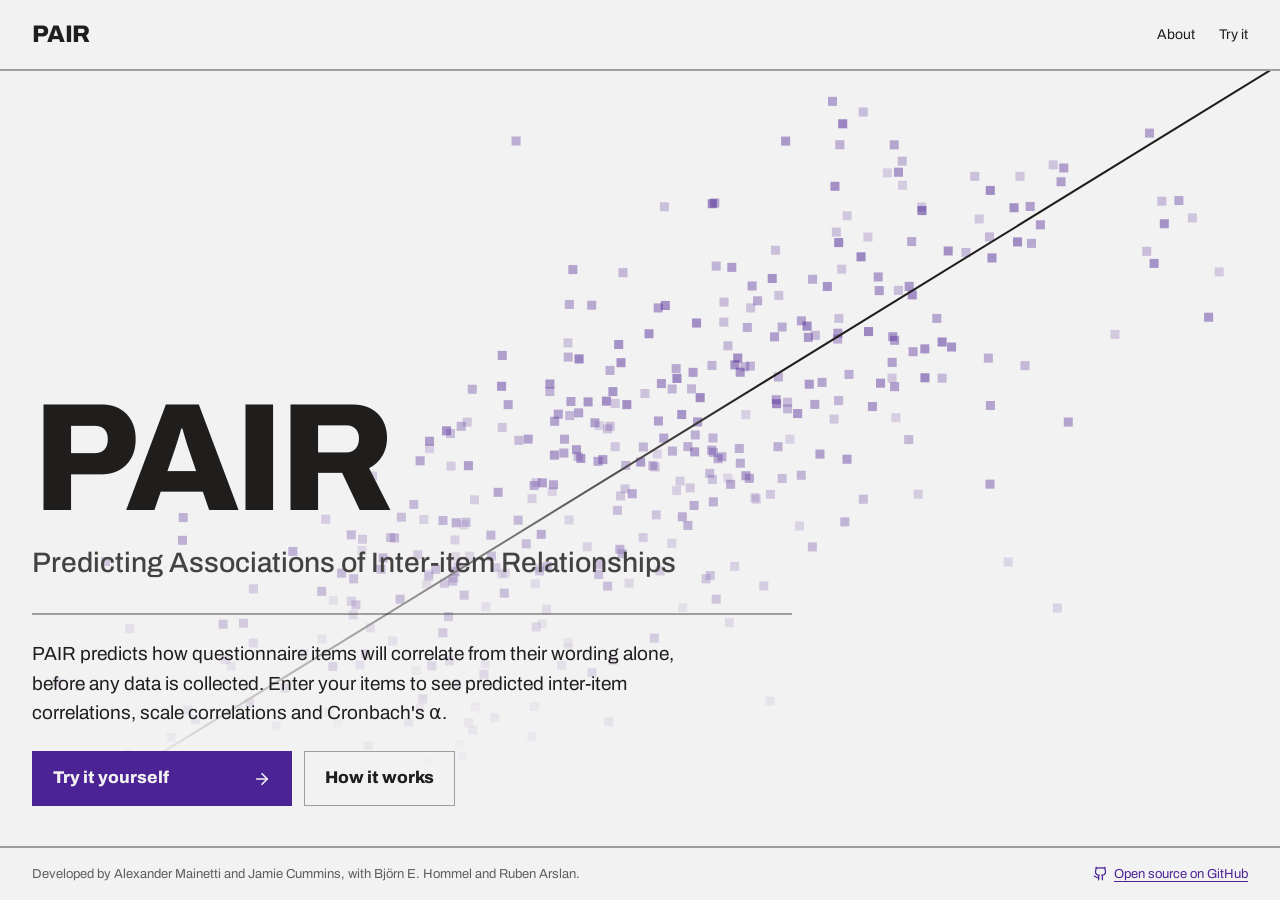
==== commit 8ec488bc: "UI changes" ====
--- a/frontend/index.html
+++ b/frontend/index.html
@@ -5,7 +5,7 @@
 <meta name="viewport" content="width=device-width, initial-scale=1">
 <title>PAIR</title>
 <meta name="description" content="PAIR predicts how questionnaire items will correlate from their wording alone.">
-<link rel="icon" href="data:image/svg+xml,%3Csvg xmlns='http://www.w3.org/2000/svg' viewBox='0 0 16 16'%3E%3Crect width='16' height='16' fill='%234b2394'/%3E%3C/svg%3E">
+<link rel="icon" type="image/svg+xml" href="favicon.svg">
 <link rel="stylesheet" href="css/modernist.css">
 <link rel="stylesheet" href="css/pair.css">
 </head>
@@ -38,7 +38,7 @@
   </main>
 
   <footer class="site-footer">
-    <span>Developed by Alexander Mainetti with Björn E. Hommel, Ruben Arslan and Jamie Cummins.</span>
+    <span>Developed by Alexander Mainetti and Jamie Cummins, with Björn E. Hommel and Ruben Arslan.</span>
     <a href="https://github.com/lxmainetti/PAIR" class="icon-link"><svg width="15" height="15" viewBox="0 0 24 24" fill="none" stroke="currentColor" stroke-width="2" stroke-linecap="round" stroke-linejoin="round" aria-hidden="true"><path d="M15 22v-4a4.8 4.8 0 0 0-1-3.5c3 0 6-2 6-5.5.08-1.25-.27-2.48-1-3.5.28-1.15.28-2.35 0-3.5 0 0-1 0-3 1.5-2.64-.5-5.36-.5-8 0C6 2 5 2 5 2c-.3 1.15-.3 2.35 0 3.5A5.403 5.403 0 0 0 4 9c0 3.5 3 5.5 6 5.5-.39.49-.68 1.05-.85 1.65-.17.6-.22 1.23-.15 1.85v4"/><path d="M9 18c-4.51 2-5-2-7-2"/></svg>Open source on GitHub</a>
   </footer>
 </div>
--- a/frontend/css/pair.css
+++ b/frontend/css/pair.css
@@ -138,8 +138,9 @@
   padding-top: 16px; border-top: 1px solid var(--color-divider);
 }
 .reference p { font-size: 14px; text-wrap: pretty; }
+.leads { display: grid; grid-template-columns: repeat(auto-fit, minmax(240px, 1fr)); gap: 24px 32px; }
 .person-lead { display: flex; flex-direction: column; gap: 6px; }
-.person-lead strong { font: 800 32px/1.1 var(--font-heading); letter-spacing: -0.02em; }
+.person-lead strong { font: 800 24px/1.1 var(--font-heading); letter-spacing: -0.02em; }
 .person-lead span { font-size: 15px; color: var(--color-neutral-800); }
 .person-lead a { font-size: 15px; align-self: flex-start; }
 .collab > .eyebrow { padding-bottom: 8px; border-bottom: 2px solid var(--color-divider); }
@@ -151,6 +152,13 @@
 .person b { font-size: 15px; }
 .person span { font-size: 13px; color: var(--color-neutral-700); }
 .github-link { display: flex; align-items: center; gap: 8px; font-size: 15px; font-weight: 600; align-self: flex-start; }
+.repos { display: flex; flex-direction: column; border-top: 2px solid var(--color-divider); }
+.repo {
+  display: grid; grid-template-columns: 96px minmax(0, 1fr); align-items: center; gap: 16px;
+  min-height: 44px; border-bottom: 1px solid var(--color-divider);
+}
+.repo > span { font-size: 13px; color: var(--color-neutral-700); }
+.repo .github-link { align-self: center; min-width: 0; overflow-wrap: anywhere; }
 .about-cta { padding-top: 32px; border-top: 2px solid var(--color-divider); }
 .about-cta .btn-cta { padding: 16px 18px; font-size: 16px; }
 
@@ -190,6 +198,10 @@
 .status { font-size: 13px; min-height: 20px; color: var(--color-neutral-800); }
 .status.is-muted { color: var(--color-neutral-700); }
 .status.is-error { color: var(--color-accent-700); }
+.disclaimer {
+  margin: 0; padding-top: 12px; border-top: 1px solid var(--color-divider);
+  font-size: 12px; line-height: 1.45; color: var(--color-neutral-700);
+}
 
 .results { padding: 24px 32px 48px; min-width: 0; display: flex; flex-direction: column; gap: 24px; }
 .results-head {
@@ -349,3 +361,12 @@
   .ranked-head, .ranked-row { grid-template-columns: minmax(0, 1fr) 120px 48px; gap: 12px; }
   .stat-value { font-size: 34px; }
 }
+
+/* Home on phones: the scatter becomes a full-bleed band above the title instead of sitting behind it. */
+@media (max-width: 719px) {
+  .home-scatter {
+    position: relative; inset: auto; flex: none; height: 240px; margin: -48px -16px 24px;
+    -webkit-mask-image: linear-gradient(to top, transparent 0%, #000 45%);
+    mask-image: linear-gradient(to top, transparent 0%, #000 45%);
+  }
+}
